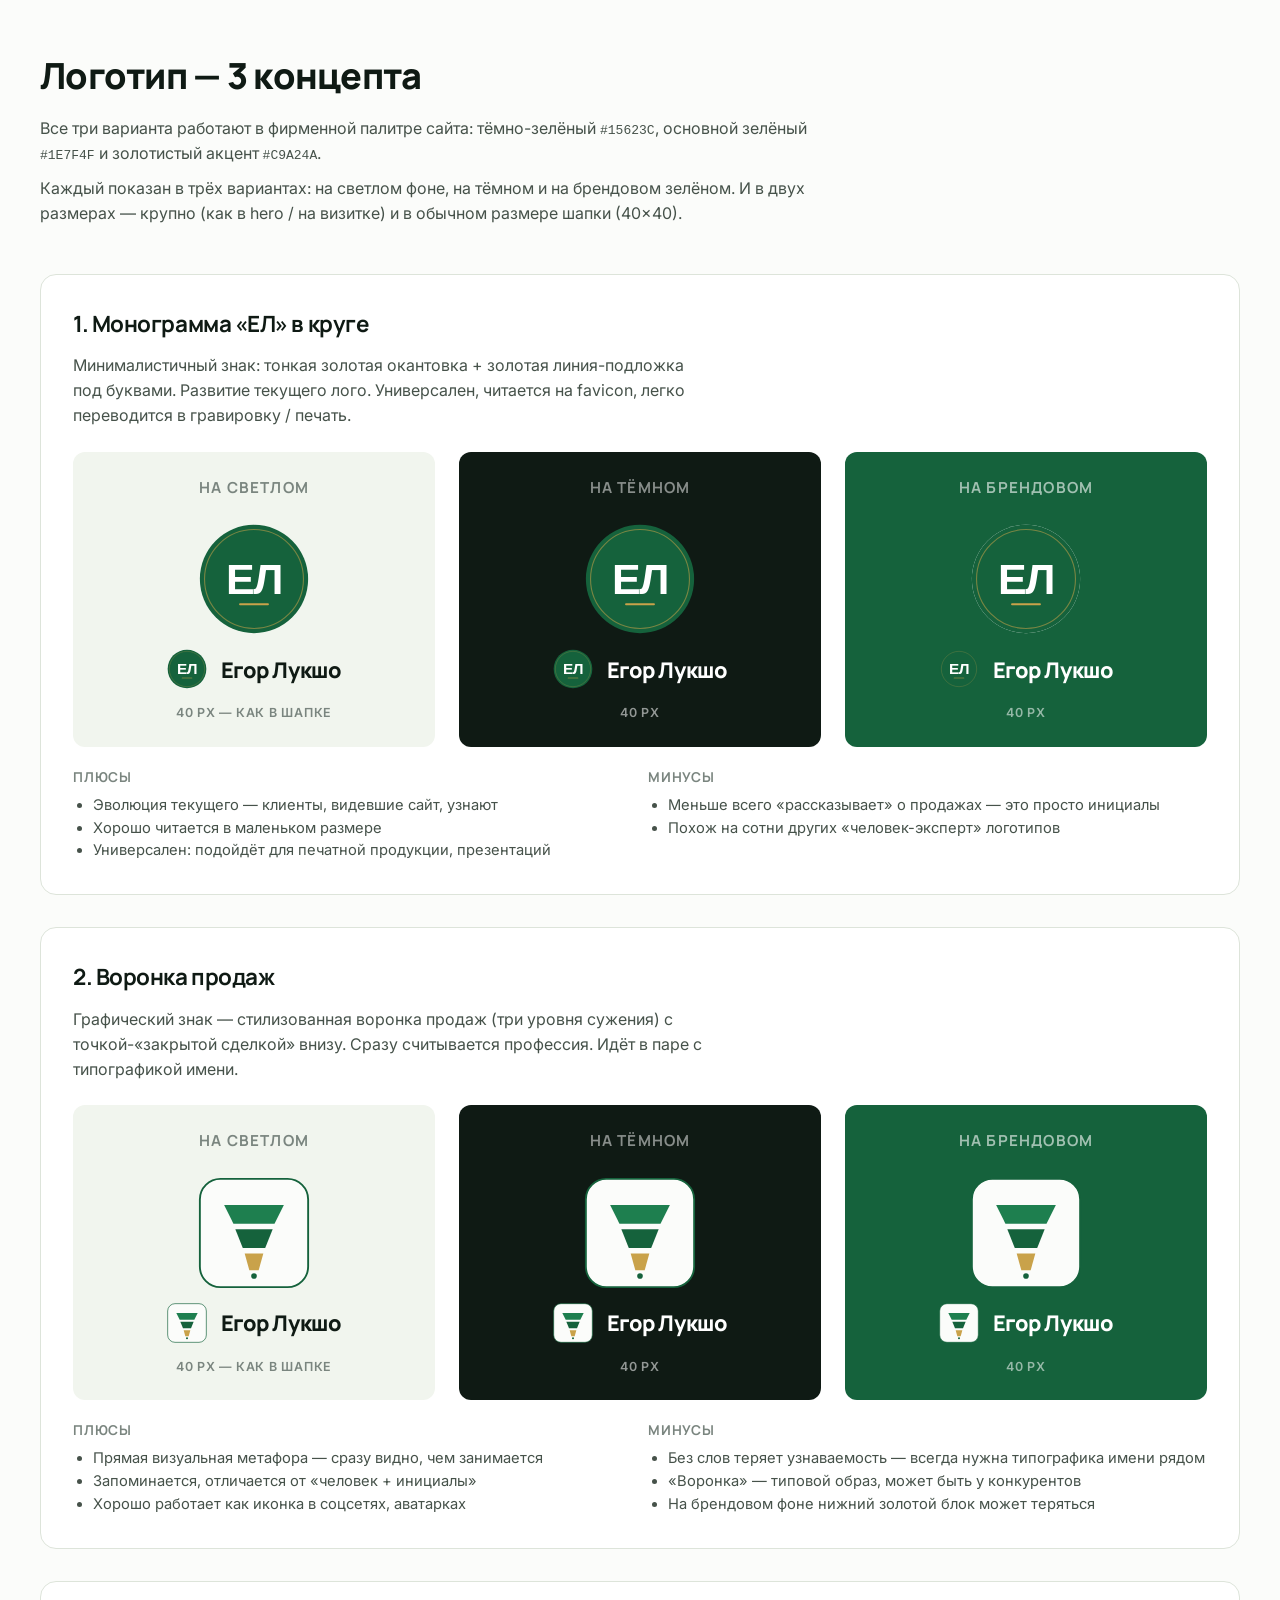
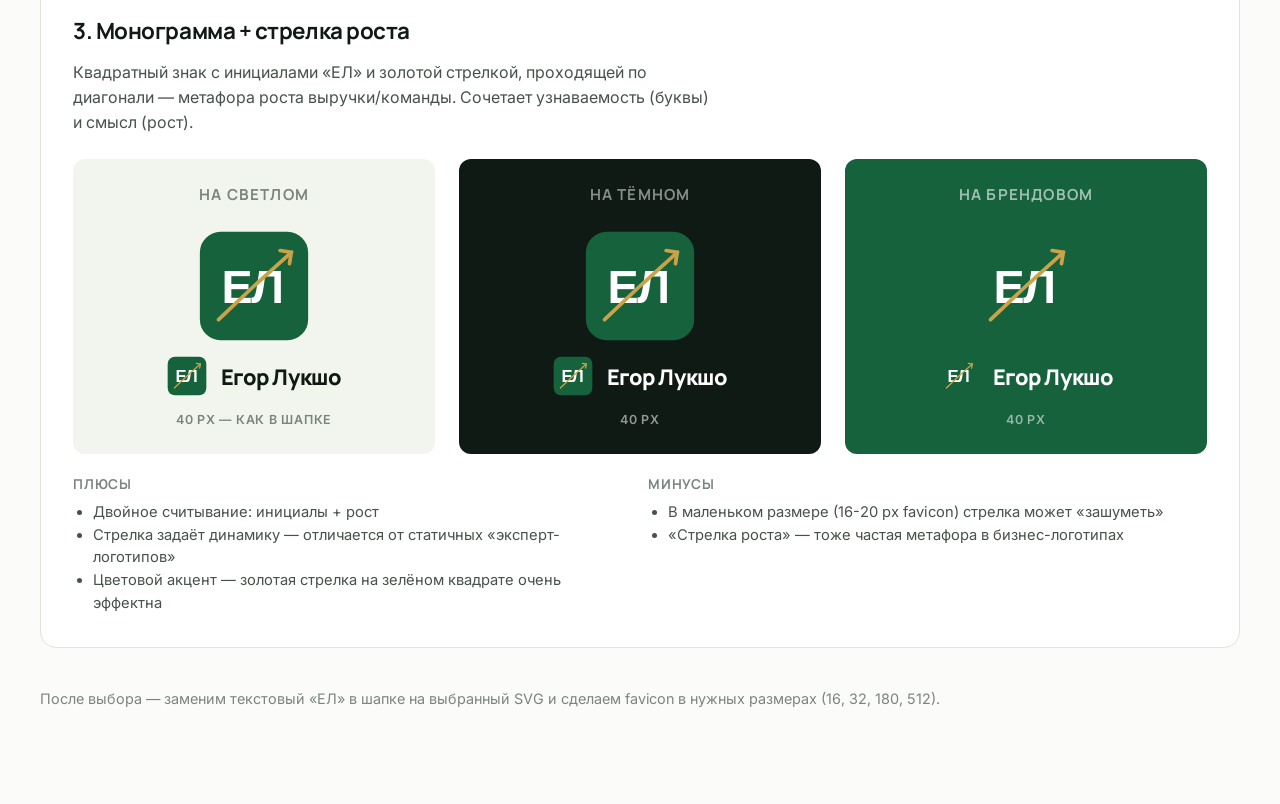
==== project/salesman/05-build/logo-concepts/index.html @ eacc1457 "salesman: logo-concepts/index.html для корректного GitHub Pages routing" ====
<!doctype html>
<html lang="ru">
<head>
<meta charset="utf-8">
<meta name="viewport" content="width=device-width,initial-scale=1">
<title>Логотип — концепты · Егор Лукшо</title>
<link rel="stylesheet" href="https://fonts.googleapis.com/css2?family=Inter:wght@400;500;600&family=Manrope:wght@600;700;800&display=swap">
<style>
  :root{
    --bg:#FBFCFA; --bg-alt:#F1F5EE; --ink:#0F1A14; --ink-soft:#46524A; --ink-mute:#7A857F;
    --line:#DDE4DA; --brand:#1E7F4F; --brand-deep:#15623C;
  }
  *{box-sizing:border-box}
  body{margin:0; background:var(--bg); color:var(--ink); font-family:"Inter",system-ui,sans-serif; line-height:1.55; padding:48px 24px 80px}
  h1,h2,h3{font-family:"Manrope","Inter",sans-serif; letter-spacing:-.02em; margin:0 0 12px}
  h1{font-size:2.25rem; font-weight:800}
  h2{font-size:1.4rem; font-weight:700; margin-top:0}
  h3{font-size:.95rem; font-weight:700; text-transform:uppercase; letter-spacing:.08em; color:var(--ink-mute); margin:0 0 10px}
  .wrap{max-width:1200px; margin:0 auto}
  .intro{max-width:780px; color:var(--ink-soft); margin-bottom:48px}
  .intro p{margin:0 0 10px}
  .concept{background:#fff; border:1px solid var(--line); border-radius:16px; padding:32px; margin-bottom:32px}
  .concept__head{display:flex; gap:24px; align-items:flex-start; flex-wrap:wrap; margin-bottom:24px}
  .concept__head > div:first-child{flex:1; min-width:280px}
  .concept__head p{margin:0; color:var(--ink-soft); max-width:640px}
  .specs{display:grid; grid-template-columns:repeat(3,1fr); gap:24px; margin-top:24px}
  .spec{background:var(--bg-alt); border-radius:12px; padding:24px; display:flex; flex-direction:column; align-items:center; gap:14px; text-align:center}
  .spec--dark{background:#0F1A14; color:#fff}
  .spec--dark h3{color:rgba(255,255,255,.5)}
  .spec--brand{background:var(--brand-deep); color:#fff}
  .spec--brand h3{color:rgba(255,255,255,.6)}
  .spec img{display:block}
  .with-wordmark{display:flex; align-items:center; gap:14px}
  .with-wordmark .name{font-family:"Manrope",sans-serif; font-weight:800; font-size:1.35rem; letter-spacing:-.02em}
  .spec--dark .name, .spec--brand .name{color:#fff}
  .scale{display:flex; align-items:flex-end; gap:18px; padding:14px 0}
  .label{font-size:.78rem; color:var(--ink-mute); text-transform:uppercase; letter-spacing:.06em; font-weight:600}
  .spec--dark .label, .spec--brand .label{color:rgba(255,255,255,.55)}
  .pros{display:grid; grid-template-columns:1fr 1fr; gap:16px; margin-top:20px}
  .pros ul{margin:0; padding-left:20px; color:var(--ink-soft); font-size:.92rem}
  .pros h4{margin:0 0 6px; font-size:.85rem; text-transform:uppercase; letter-spacing:.06em; color:var(--ink-mute); font-weight:700; font-family:"Manrope",sans-serif}
  @media (max-width:780px){
    .specs{grid-template-columns:1fr}
    .pros{grid-template-columns:1fr}
  }
</style>
</head>
<body>
<div class="wrap">
  <h1>Логотип — 3 концепта</h1>
  <div class="intro">
    <p>Все три варианта работают в фирменной палитре сайта: тёмно-зелёный <code>#15623C</code>, основной зелёный <code>#1E7F4F</code> и золотистый акцент <code>#C9A24A</code>.</p>
    <p>Каждый показан в трёх вариантах: на светлом фоне, на тёмном и на брендовом зелёном. И в двух размерах — крупно (как в hero / на визитке) и в обычном размере шапки (40×40).</p>
  </div>

  <!-- CONCEPT 1 -->
  <section class="concept">
    <div class="concept__head">
      <div>
        <h2>1. Монограмма «ЕЛ» в круге</h2>
        <p>Минималистичный знак: тонкая золотая окантовка + золотая линия-подложка под буквами. Развитие текущего лого. Универсален, читается на favicon, легко переводится в гравировку / печать.</p>
      </div>
    </div>
    <div class="specs">
      <div class="spec">
        <h3>На светлом</h3>
        <img src="logo-1-monogram.svg" width="112" height="112" alt="">
        <div class="with-wordmark">
          <img src="logo-1-monogram.svg" width="40" height="40" alt="">
          <span class="name">Егор Лукшо</span>
        </div>
        <span class="label">40 px — как в шапке</span>
      </div>
      <div class="spec spec--dark">
        <h3>На тёмном</h3>
        <img src="logo-1-monogram.svg" width="112" height="112" alt="">
        <div class="with-wordmark">
          <img src="logo-1-monogram.svg" width="40" height="40" alt="">
          <span class="name">Егор Лукшо</span>
        </div>
        <span class="label">40 px</span>
      </div>
      <div class="spec spec--brand">
        <h3>На брендовом</h3>
        <img src="logo-1-monogram.svg" width="112" height="112" alt="" style="filter:drop-shadow(0 0 0 #fff)">
        <div class="with-wordmark">
          <img src="logo-1-monogram.svg" width="40" height="40" alt="">
          <span class="name">Егор Лукшо</span>
        </div>
        <span class="label">40 px</span>
      </div>
    </div>
    <div class="pros">
      <div><h4>Плюсы</h4><ul>
        <li>Эволюция текущего — клиенты, видевшие сайт, узнают</li>
        <li>Хорошо читается в маленьком размере</li>
        <li>Универсален: подойдёт для печатной продукции, презентаций</li>
      </ul></div>
      <div><h4>Минусы</h4><ul>
        <li>Меньше всего «рассказывает» о продажах — это просто инициалы</li>
        <li>Похож на сотни других «человек-эксперт» логотипов</li>
      </ul></div>
    </div>
  </section>

  <!-- CONCEPT 2 -->
  <section class="concept">
    <div class="concept__head">
      <div>
        <h2>2. Воронка продаж</h2>
        <p>Графический знак — стилизованная воронка продаж (три уровня сужения) с точкой-«закрытой сделкой» внизу. Сразу считывается профессия. Идёт в паре с типографикой имени.</p>
      </div>
    </div>
    <div class="specs">
      <div class="spec">
        <h3>На светлом</h3>
        <img src="logo-2-funnel.svg" width="112" height="112" alt="">
        <div class="with-wordmark">
          <img src="logo-2-funnel.svg" width="40" height="40" alt="">
          <span class="name">Егор Лукшо</span>
        </div>
        <span class="label">40 px — как в шапке</span>
      </div>
      <div class="spec spec--dark">
        <h3>На тёмном</h3>
        <img src="logo-2-funnel.svg" width="112" height="112" alt="">
        <div class="with-wordmark">
          <img src="logo-2-funnel.svg" width="40" height="40" alt="">
          <span class="name">Егор Лукшо</span>
        </div>
        <span class="label">40 px</span>
      </div>
      <div class="spec spec--brand">
        <h3>На брендовом</h3>
        <img src="logo-2-funnel.svg" width="112" height="112" alt="">
        <div class="with-wordmark">
          <img src="logo-2-funnel.svg" width="40" height="40" alt="">
          <span class="name">Егор Лукшо</span>
        </div>
        <span class="label">40 px</span>
      </div>
    </div>
    <div class="pros">
      <div><h4>Плюсы</h4><ul>
        <li>Прямая визуальная метафора — сразу видно, чем занимается</li>
        <li>Запоминается, отличается от «человек + инициалы»</li>
        <li>Хорошо работает как иконка в соцсетях, аватарках</li>
      </ul></div>
      <div><h4>Минусы</h4><ul>
        <li>Без слов теряет узнаваемость — всегда нужна типографика имени рядом</li>
        <li>«Воронка» — типовой образ, может быть у конкурентов</li>
        <li>На брендовом фоне нижний золотой блок может теряться</li>
      </ul></div>
    </div>
  </section>

  <!-- CONCEPT 3 -->
  <section class="concept">
    <div class="concept__head">
      <div>
        <h2>3. Монограмма + стрелка роста</h2>
        <p>Квадратный знак с инициалами «ЕЛ» и золотой стрелкой, проходящей по диагонали — метафора роста выручки/команды. Сочетает узнаваемость (буквы) и смысл (рост).</p>
      </div>
    </div>
    <div class="specs">
      <div class="spec">
        <h3>На светлом</h3>
        <img src="logo-3-arrow.svg" width="112" height="112" alt="">
        <div class="with-wordmark">
          <img src="logo-3-arrow.svg" width="40" height="40" alt="">
          <span class="name">Егор Лукшо</span>
        </div>
        <span class="label">40 px — как в шапке</span>
      </div>
      <div class="spec spec--dark">
        <h3>На тёмном</h3>
        <img src="logo-3-arrow.svg" width="112" height="112" alt="">
        <div class="with-wordmark">
          <img src="logo-3-arrow.svg" width="40" height="40" alt="">
          <span class="name">Егор Лукшо</span>
        </div>
        <span class="label">40 px</span>
      </div>
      <div class="spec spec--brand">
        <h3>На брендовом</h3>
        <img src="logo-3-arrow.svg" width="112" height="112" alt="">
        <div class="with-wordmark">
          <img src="logo-3-arrow.svg" width="40" height="40" alt="">
          <span class="name">Егор Лукшо</span>
        </div>
        <span class="label">40 px</span>
      </div>
    </div>
    <div class="pros">
      <div><h4>Плюсы</h4><ul>
        <li>Двойное считывание: инициалы + рост</li>
        <li>Стрелка задаёт динамику — отличается от статичных «эксперт-логотипов»</li>
        <li>Цветовой акцент — золотая стрелка на зелёном квадрате очень эффектна</li>
      </ul></div>
      <div><h4>Минусы</h4><ul>
        <li>В маленьком размере (16-20 px favicon) стрелка может «зашуметь»</li>
        <li>«Стрелка роста» — тоже частая метафора в бизнес-логотипах</li>
      </ul></div>
    </div>
  </section>

  <p style="color:var(--ink-mute); font-size:.9rem; margin-top:40px">
    После выбора — заменим текстовый «ЕЛ» в шапке на выбранный SVG и сделаем favicon в нужных размерах (16, 32, 180, 512).
  </p>
</div>
</body>
</html>
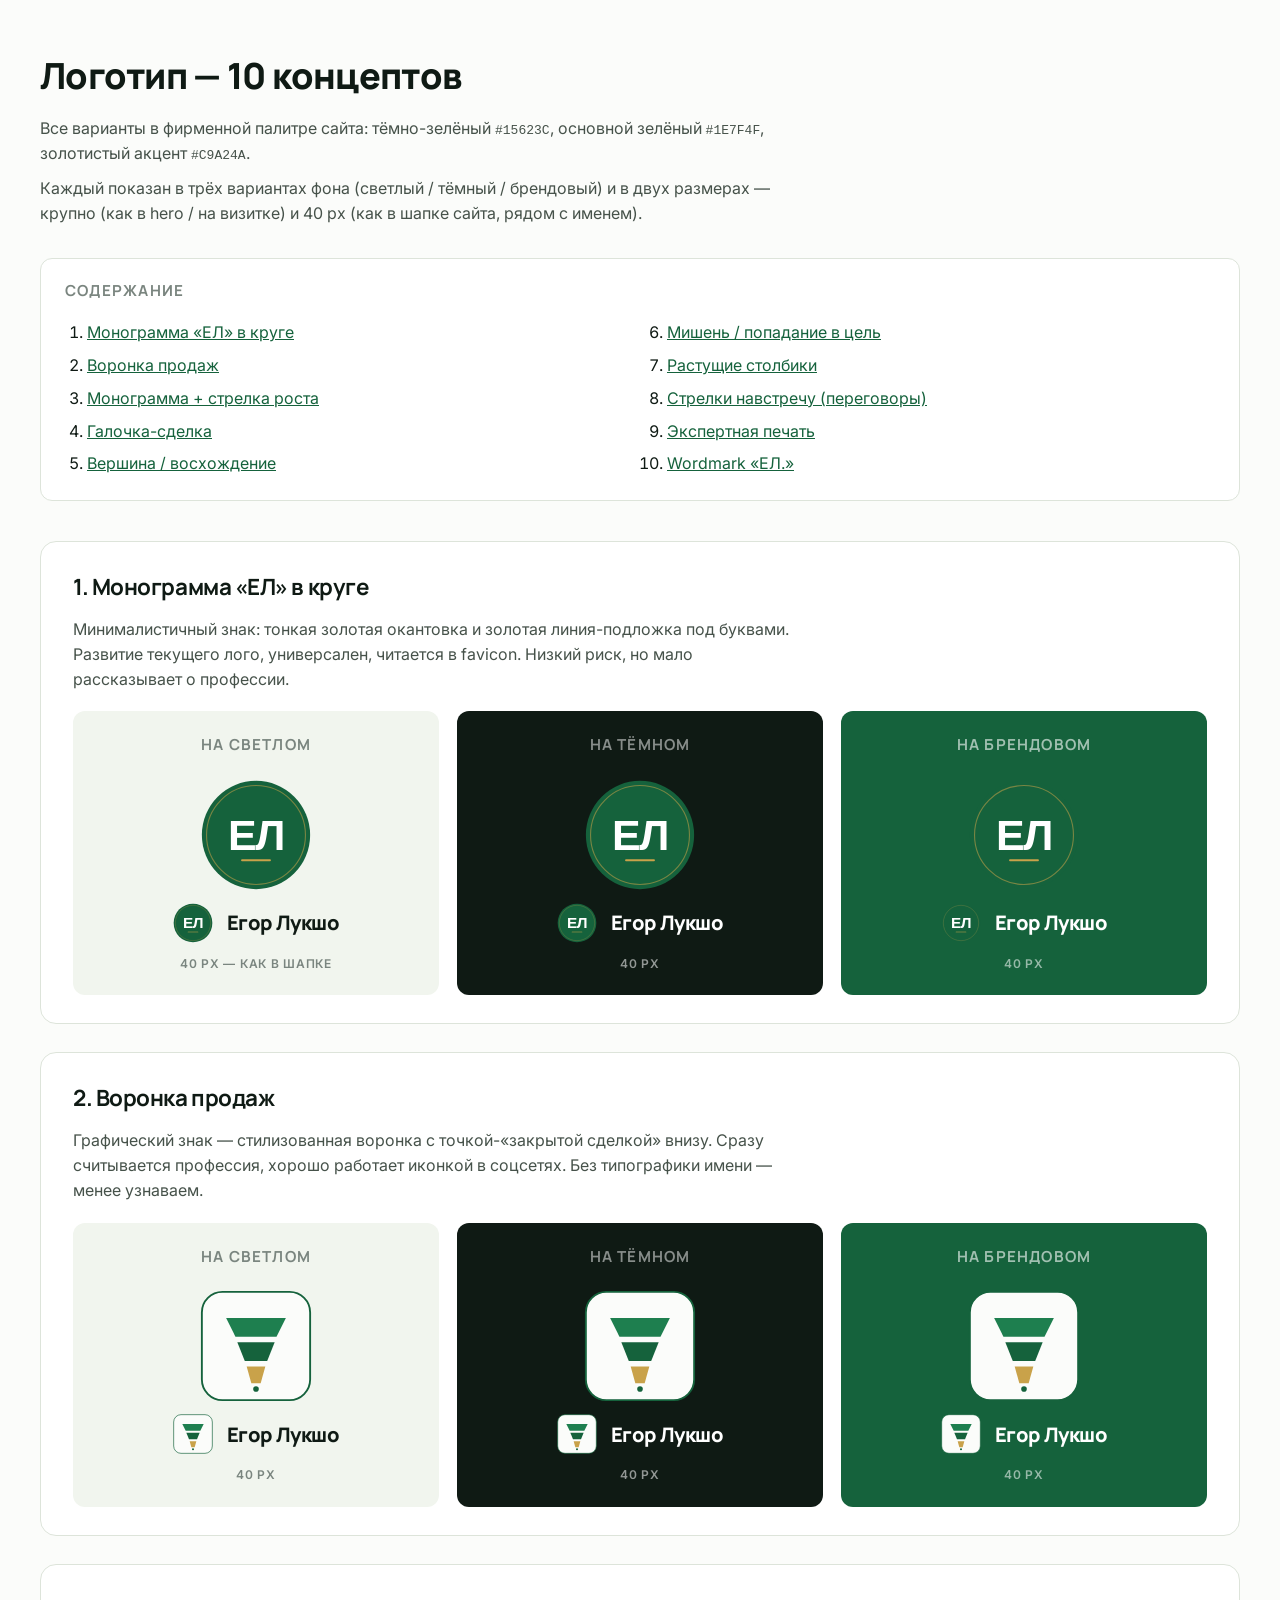
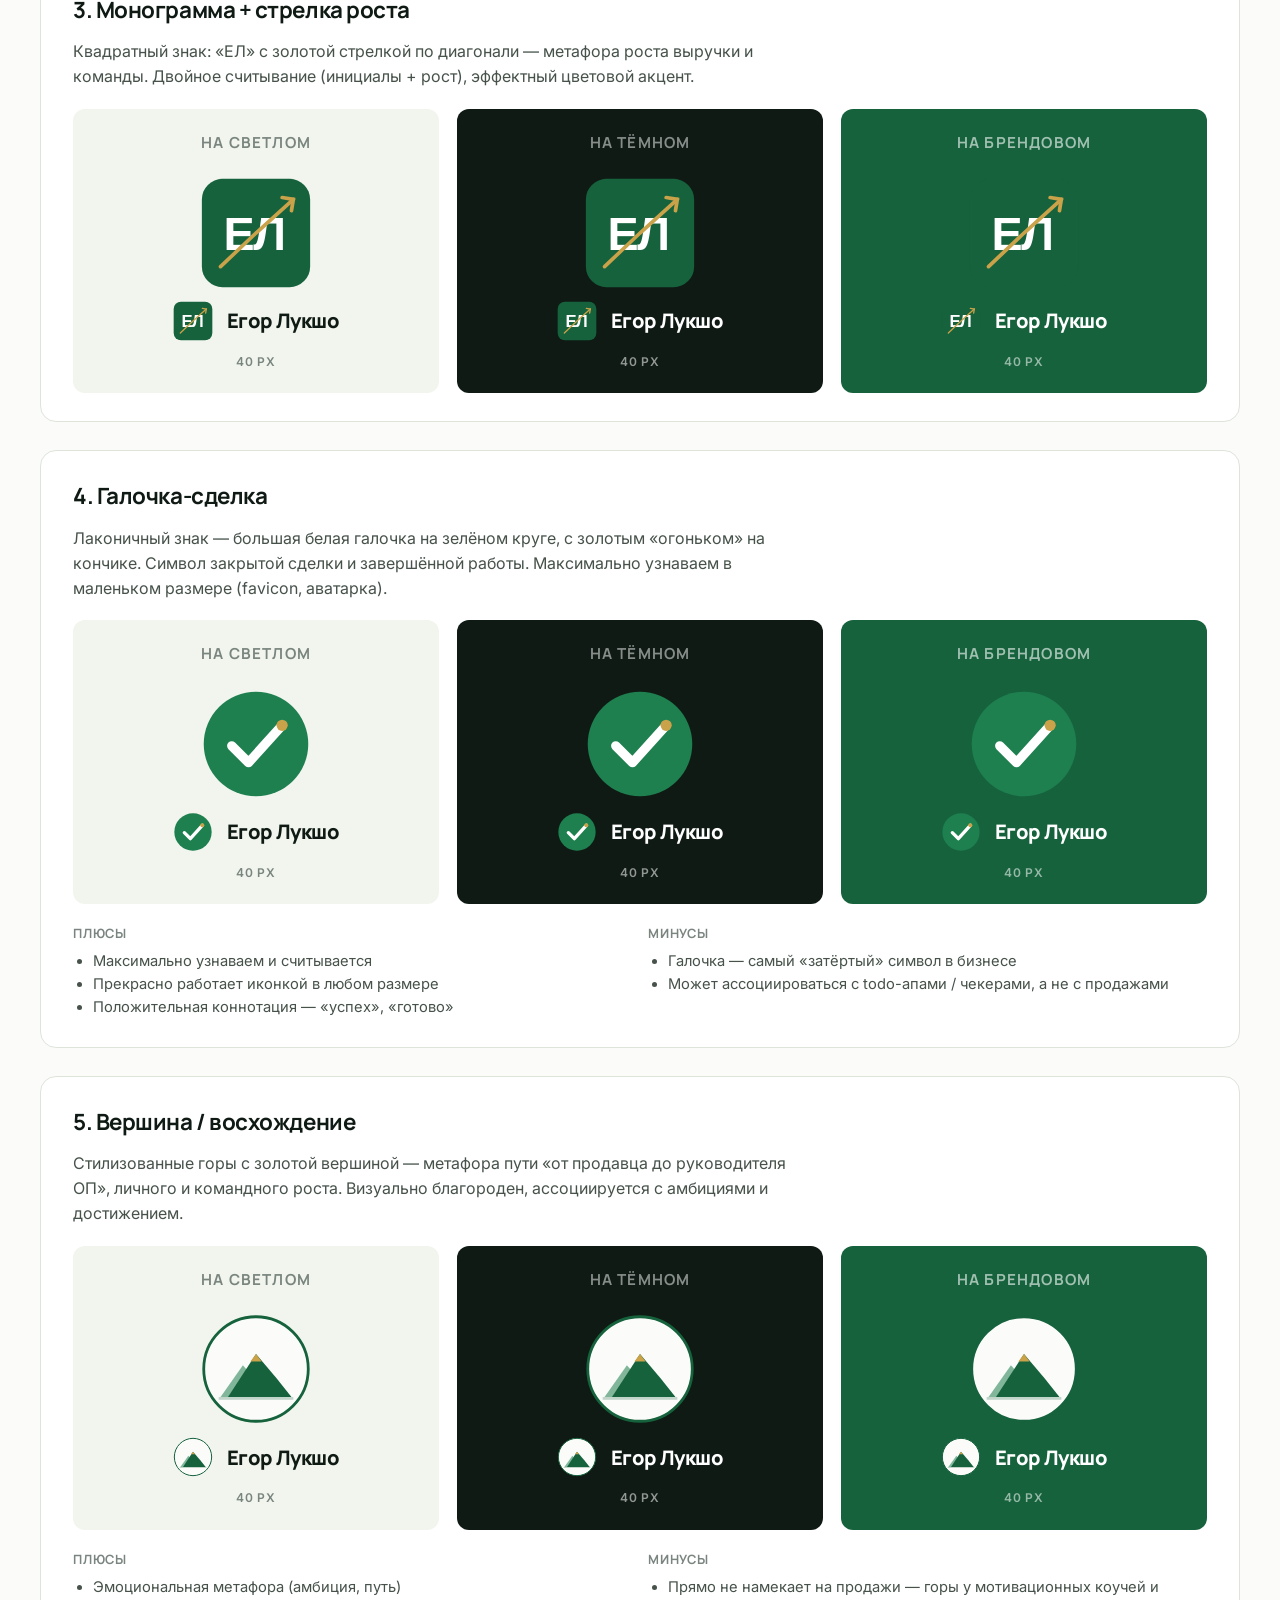
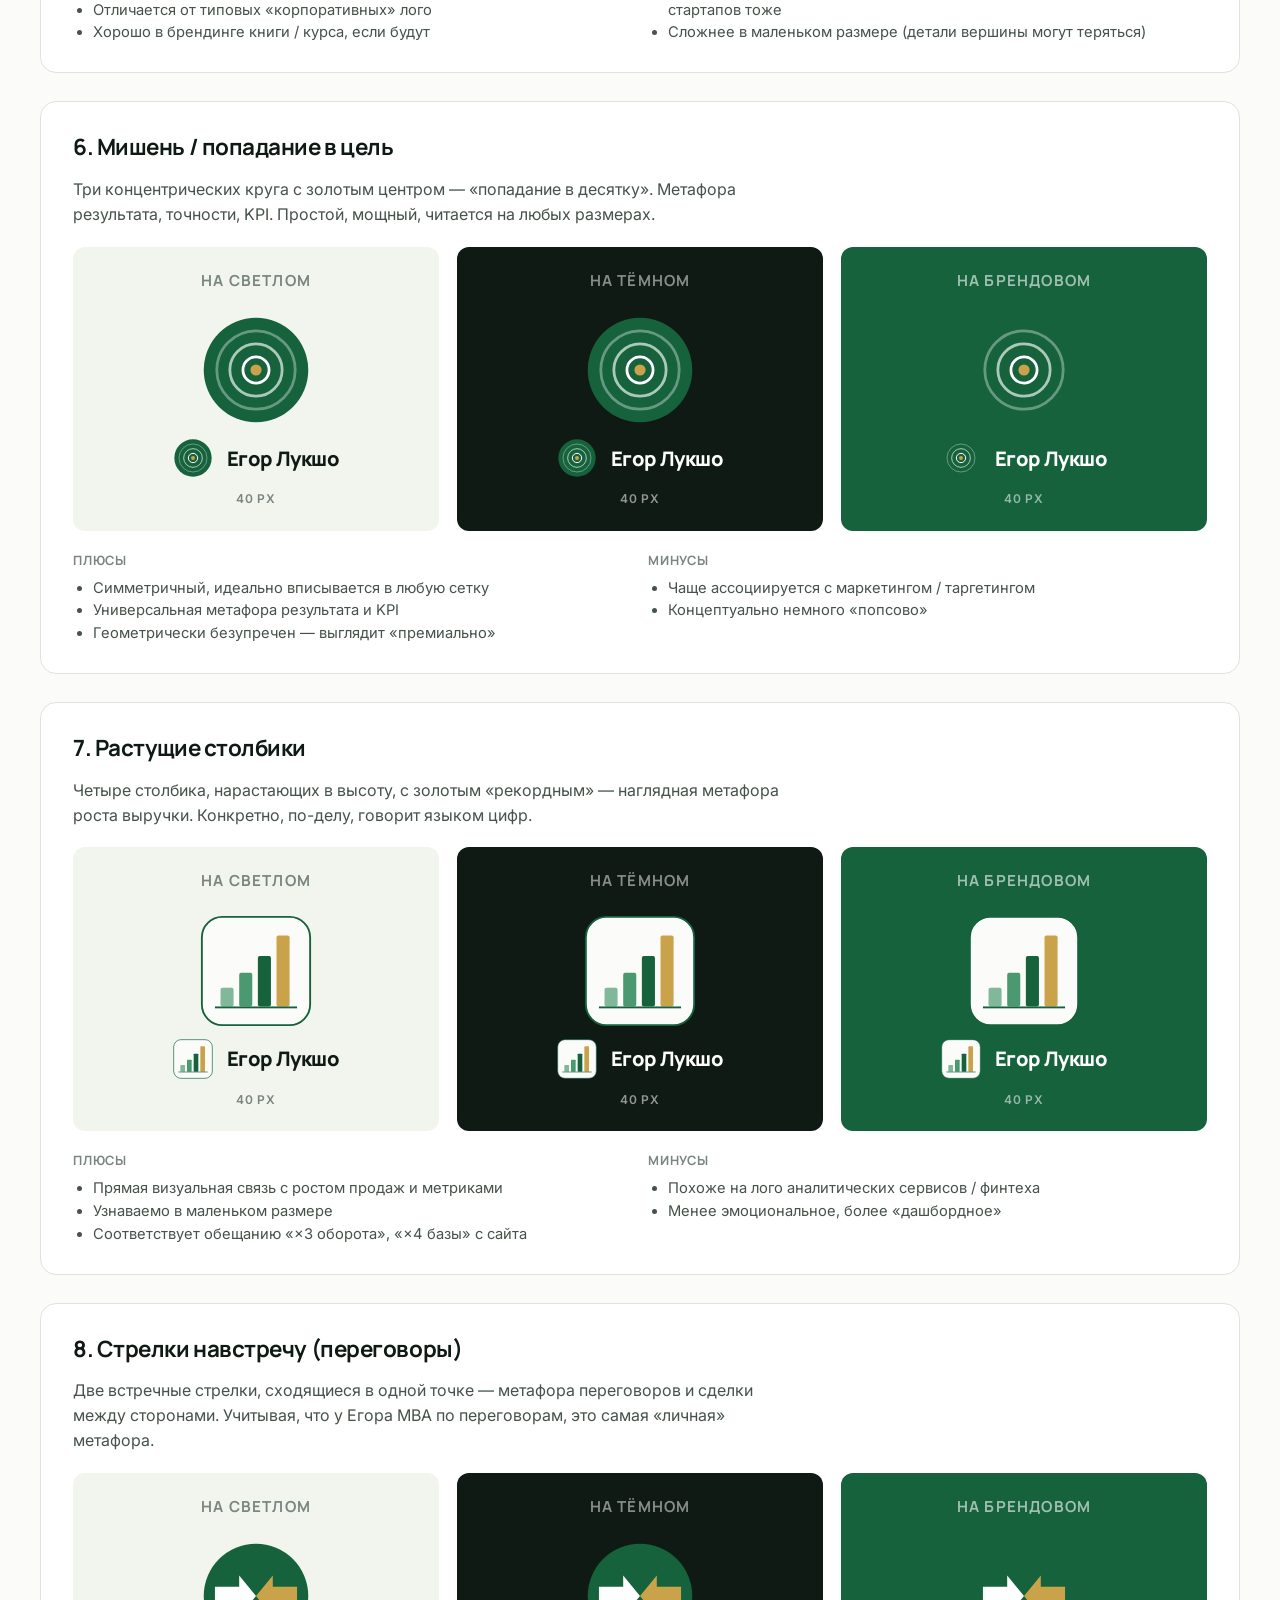
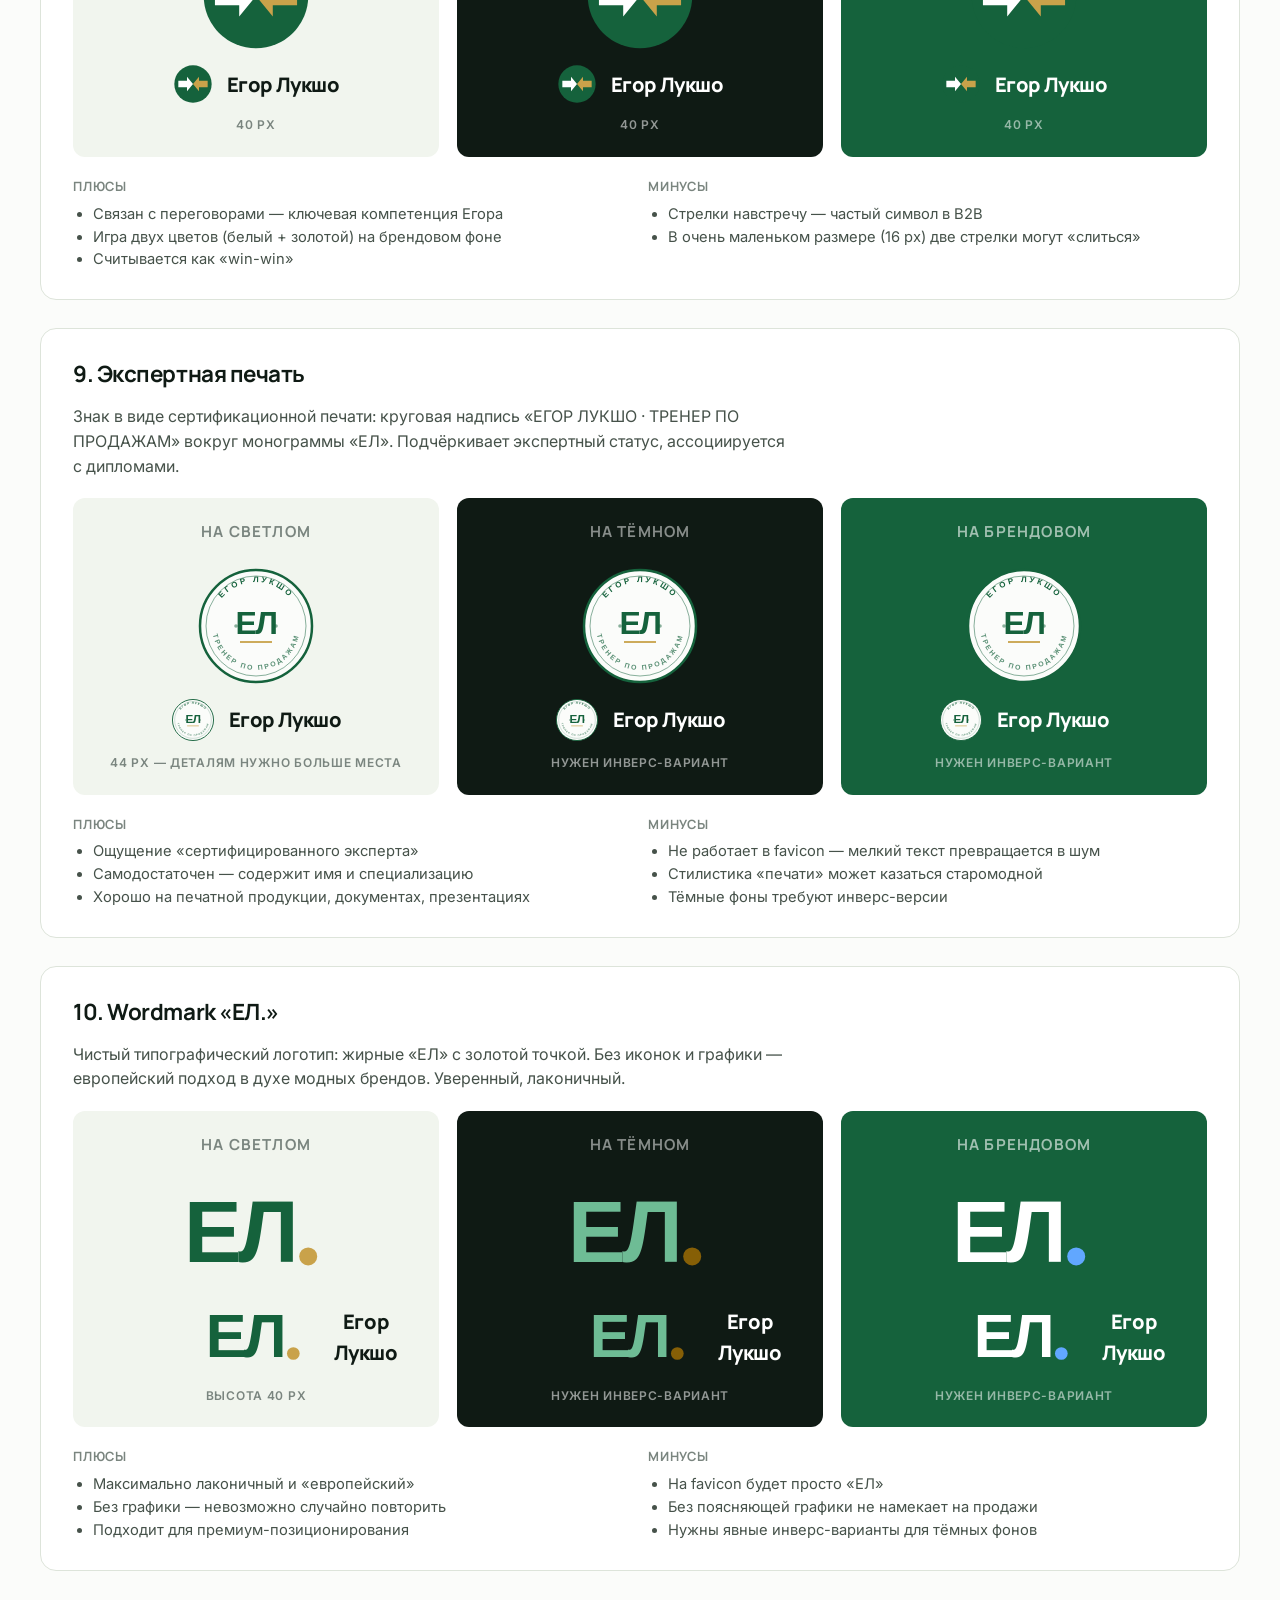
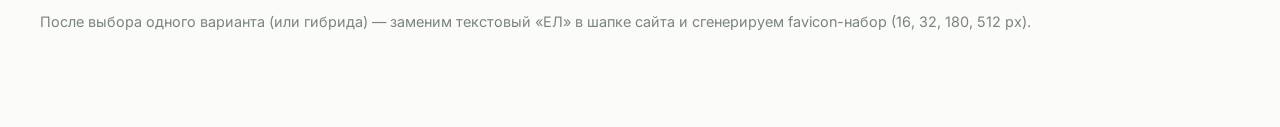
==== commit af2fcbea: "salesman: +7 концептов логотипа (галочка, гора, мишень, бары, стрелки, печать, wordmark)" ====
--- a/project/salesman/05-build/logo-concepts/index.html
+++ b/project/salesman/05-build/logo-concepts/index.html
@@ -3,12 +3,12 @@
 <head>
 <meta charset="utf-8">
 <meta name="viewport" content="width=device-width,initial-scale=1">
-<title>Логотип — концепты · Егор Лукшо</title>
+<title>Логотип — 10 концептов · Егор Лукшо</title>
 <link rel="stylesheet" href="https://fonts.googleapis.com/css2?family=Inter:wght@400;500;600&family=Manrope:wght@600;700;800&display=swap">
 <style>
   :root{
     --bg:#FBFCFA; --bg-alt:#F1F5EE; --ink:#0F1A14; --ink-soft:#46524A; --ink-mute:#7A857F;
-    --line:#DDE4DA; --brand:#1E7F4F; --brand-deep:#15623C;
+    --line:#DDE4DA; --brand:#1E7F4F; --brand-deep:#15623C; --accent:#C9A24A;
   }
   *{box-sizing:border-box}
   body{margin:0; background:var(--bg); color:var(--ink); font-family:"Inter",system-ui,sans-serif; line-height:1.55; padding:48px 24px 80px}
@@ -16,196 +16,225 @@
   h1{font-size:2.25rem; font-weight:800}
   h2{font-size:1.4rem; font-weight:700; margin-top:0}
   h3{font-size:.95rem; font-weight:700; text-transform:uppercase; letter-spacing:.08em; color:var(--ink-mute); margin:0 0 10px}
+  a{color:var(--brand-deep)}
   .wrap{max-width:1200px; margin:0 auto}
-  .intro{max-width:780px; color:var(--ink-soft); margin-bottom:48px}
+  .intro{max-width:780px; color:var(--ink-soft); margin-bottom:32px}
   .intro p{margin:0 0 10px}
-  .concept{background:#fff; border:1px solid var(--line); border-radius:16px; padding:32px; margin-bottom:32px}
-  .concept__head{display:flex; gap:24px; align-items:flex-start; flex-wrap:wrap; margin-bottom:24px}
-  .concept__head > div:first-child{flex:1; min-width:280px}
-  .concept__head p{margin:0; color:var(--ink-soft); max-width:640px}
-  .specs{display:grid; grid-template-columns:repeat(3,1fr); gap:24px; margin-top:24px}
-  .spec{background:var(--bg-alt); border-radius:12px; padding:24px; display:flex; flex-direction:column; align-items:center; gap:14px; text-align:center}
+  .toc{background:#fff; border:1px solid var(--line); border-radius:12px; padding:20px 24px; margin-bottom:40px}
+  .toc h3{margin-bottom:14px}
+  .toc ol{margin:0; padding-left:22px; columns:2; column-gap:32px}
+  @media (max-width:600px){.toc ol{columns:1}}
+  .toc li{padding:4px 0; break-inside:avoid}
+  .concept{background:#fff; border:1px solid var(--line); border-radius:16px; padding:28px 32px; margin-bottom:28px; scroll-margin-top:24px}
+  .concept__head{margin-bottom:20px}
+  .concept__head p{margin:0; color:var(--ink-soft); max-width:720px}
+  .specs{display:grid; grid-template-columns:repeat(3,1fr); gap:18px; margin-top:18px}
+  .spec{background:var(--bg-alt); border-radius:12px; padding:22px 18px; display:flex; flex-direction:column; align-items:center; gap:12px; text-align:center}
   .spec--dark{background:#0F1A14; color:#fff}
   .spec--dark h3{color:rgba(255,255,255,.5)}
   .spec--brand{background:var(--brand-deep); color:#fff}
   .spec--brand h3{color:rgba(255,255,255,.6)}
-  .spec img{display:block}
+  .spec img{display:block; max-width:100%; height:auto}
   .with-wordmark{display:flex; align-items:center; gap:14px}
-  .with-wordmark .name{font-family:"Manrope",sans-serif; font-weight:800; font-size:1.35rem; letter-spacing:-.02em}
+  .with-wordmark .name{font-family:"Manrope",sans-serif; font-weight:800; font-size:1.25rem; letter-spacing:-.02em}
   .spec--dark .name, .spec--brand .name{color:#fff}
-  .scale{display:flex; align-items:flex-end; gap:18px; padding:14px 0}
-  .label{font-size:.78rem; color:var(--ink-mute); text-transform:uppercase; letter-spacing:.06em; font-weight:600}
+  .label{font-size:.75rem; color:var(--ink-mute); text-transform:uppercase; letter-spacing:.06em; font-weight:600}
   .spec--dark .label, .spec--brand .label{color:rgba(255,255,255,.55)}
   .pros{display:grid; grid-template-columns:1fr 1fr; gap:16px; margin-top:20px}
   .pros ul{margin:0; padding-left:20px; color:var(--ink-soft); font-size:.92rem}
-  .pros h4{margin:0 0 6px; font-size:.85rem; text-transform:uppercase; letter-spacing:.06em; color:var(--ink-mute); font-weight:700; font-family:"Manrope",sans-serif}
+  .pros h4{margin:0 0 6px; font-size:.8rem; text-transform:uppercase; letter-spacing:.06em; color:var(--ink-mute); font-weight:700; font-family:"Manrope",sans-serif}
   @media (max-width:780px){
     .specs{grid-template-columns:1fr}
     .pros{grid-template-columns:1fr}
+    body{padding:32px 14px 64px}
+    .concept{padding:24px 20px}
   }
 </style>
 </head>
 <body>
 <div class="wrap">
-  <h1>Логотип — 3 концепта</h1>
+  <h1>Логотип — 10 концептов</h1>
   <div class="intro">
-    <p>Все три варианта работают в фирменной палитре сайта: тёмно-зелёный <code>#15623C</code>, основной зелёный <code>#1E7F4F</code> и золотистый акцент <code>#C9A24A</code>.</p>
-    <p>Каждый показан в трёх вариантах: на светлом фоне, на тёмном и на брендовом зелёном. И в двух размерах — крупно (как в hero / на визитке) и в обычном размере шапки (40×40).</p>
+    <p>Все варианты в фирменной палитре сайта: тёмно-зелёный <code>#15623C</code>, основной зелёный <code>#1E7F4F</code>, золотистый акцент <code>#C9A24A</code>.</p>
+    <p>Каждый показан в трёх вариантах фона (светлый / тёмный / брендовый) и в двух размерах — крупно (как в hero / на визитке) и 40 px (как в шапке сайта, рядом с именем).</p>
   </div>
 
-  <!-- CONCEPT 1 -->
-  <section class="concept">
-    <div class="concept__head">
-      <div>
-        <h2>1. Монограмма «ЕЛ» в круге</h2>
-        <p>Минималистичный знак: тонкая золотая окантовка + золотая линия-подложка под буквами. Развитие текущего лого. Универсален, читается на favicon, легко переводится в гравировку / печать.</p>
-      </div>
-    </div>
-    <div class="specs">
-      <div class="spec">
-        <h3>На светлом</h3>
-        <img src="logo-1-monogram.svg" width="112" height="112" alt="">
-        <div class="with-wordmark">
-          <img src="logo-1-monogram.svg" width="40" height="40" alt="">
-          <span class="name">Егор Лукшо</span>
-        </div>
-        <span class="label">40 px — как в шапке</span>
-      </div>
-      <div class="spec spec--dark">
-        <h3>На тёмном</h3>
-        <img src="logo-1-monogram.svg" width="112" height="112" alt="">
-        <div class="with-wordmark">
-          <img src="logo-1-monogram.svg" width="40" height="40" alt="">
-          <span class="name">Егор Лукшо</span>
-        </div>
-        <span class="label">40 px</span>
-      </div>
-      <div class="spec spec--brand">
-        <h3>На брендовом</h3>
-        <img src="logo-1-monogram.svg" width="112" height="112" alt="" style="filter:drop-shadow(0 0 0 #fff)">
-        <div class="with-wordmark">
-          <img src="logo-1-monogram.svg" width="40" height="40" alt="">
-          <span class="name">Егор Лукшо</span>
-        </div>
-        <span class="label">40 px</span>
-      </div>
-    </div>
-    <div class="pros">
-      <div><h4>Плюсы</h4><ul>
-        <li>Эволюция текущего — клиенты, видевшие сайт, узнают</li>
-        <li>Хорошо читается в маленьком размере</li>
-        <li>Универсален: подойдёт для печатной продукции, презентаций</li>
-      </ul></div>
-      <div><h4>Минусы</h4><ul>
-        <li>Меньше всего «рассказывает» о продажах — это просто инициалы</li>
-        <li>Похож на сотни других «человек-эксперт» логотипов</li>
-      </ul></div>
-    </div>
-  </section>
-
-  <!-- CONCEPT 2 -->
-  <section class="concept">
-    <div class="concept__head">
-      <div>
-        <h2>2. Воронка продаж</h2>
-        <p>Графический знак — стилизованная воронка продаж (три уровня сужения) с точкой-«закрытой сделкой» внизу. Сразу считывается профессия. Идёт в паре с типографикой имени.</p>
-      </div>
-    </div>
-    <div class="specs">
-      <div class="spec">
-        <h3>На светлом</h3>
-        <img src="logo-2-funnel.svg" width="112" height="112" alt="">
-        <div class="with-wordmark">
-          <img src="logo-2-funnel.svg" width="40" height="40" alt="">
-          <span class="name">Егор Лукшо</span>
-        </div>
-        <span class="label">40 px — как в шапке</span>
-      </div>
-      <div class="spec spec--dark">
-        <h3>На тёмном</h3>
-        <img src="logo-2-funnel.svg" width="112" height="112" alt="">
-        <div class="with-wordmark">
-          <img src="logo-2-funnel.svg" width="40" height="40" alt="">
-          <span class="name">Егор Лукшо</span>
-        </div>
-        <span class="label">40 px</span>
-      </div>
-      <div class="spec spec--brand">
-        <h3>На брендовом</h3>
-        <img src="logo-2-funnel.svg" width="112" height="112" alt="">
-        <div class="with-wordmark">
-          <img src="logo-2-funnel.svg" width="40" height="40" alt="">
-          <span class="name">Егор Лукшо</span>
-        </div>
-        <span class="label">40 px</span>
-      </div>
-    </div>
-    <div class="pros">
-      <div><h4>Плюсы</h4><ul>
-        <li>Прямая визуальная метафора — сразу видно, чем занимается</li>
-        <li>Запоминается, отличается от «человек + инициалы»</li>
-        <li>Хорошо работает как иконка в соцсетях, аватарках</li>
-      </ul></div>
-      <div><h4>Минусы</h4><ul>
-        <li>Без слов теряет узнаваемость — всегда нужна типографика имени рядом</li>
-        <li>«Воронка» — типовой образ, может быть у конкурентов</li>
-        <li>На брендовом фоне нижний золотой блок может теряться</li>
-      </ul></div>
-    </div>
-  </section>
-
-  <!-- CONCEPT 3 -->
-  <section class="concept">
-    <div class="concept__head">
-      <div>
-        <h2>3. Монограмма + стрелка роста</h2>
-        <p>Квадратный знак с инициалами «ЕЛ» и золотой стрелкой, проходящей по диагонали — метафора роста выручки/команды. Сочетает узнаваемость (буквы) и смысл (рост).</p>
-      </div>
-    </div>
-    <div class="specs">
-      <div class="spec">
-        <h3>На светлом</h3>
-        <img src="logo-3-arrow.svg" width="112" height="112" alt="">
-        <div class="with-wordmark">
-          <img src="logo-3-arrow.svg" width="40" height="40" alt="">
-          <span class="name">Егор Лукшо</span>
-        </div>
-        <span class="label">40 px — как в шапке</span>
-      </div>
-      <div class="spec spec--dark">
-        <h3>На тёмном</h3>
-        <img src="logo-3-arrow.svg" width="112" height="112" alt="">
-        <div class="with-wordmark">
-          <img src="logo-3-arrow.svg" width="40" height="40" alt="">
-          <span class="name">Егор Лукшо</span>
-        </div>
-        <span class="label">40 px</span>
-      </div>
-      <div class="spec spec--brand">
-        <h3>На брендовом</h3>
-        <img src="logo-3-arrow.svg" width="112" height="112" alt="">
-        <div class="with-wordmark">
-          <img src="logo-3-arrow.svg" width="40" height="40" alt="">
-          <span class="name">Егор Лукшо</span>
-        </div>
-        <span class="label">40 px</span>
-      </div>
-    </div>
-    <div class="pros">
-      <div><h4>Плюсы</h4><ul>
-        <li>Двойное считывание: инициалы + рост</li>
-        <li>Стрелка задаёт динамику — отличается от статичных «эксперт-логотипов»</li>
-        <li>Цветовой акцент — золотая стрелка на зелёном квадрате очень эффектна</li>
-      </ul></div>
-      <div><h4>Минусы</h4><ul>
-        <li>В маленьком размере (16-20 px favicon) стрелка может «зашуметь»</li>
-        <li>«Стрелка роста» — тоже частая метафора в бизнес-логотипах</li>
-      </ul></div>
+  <nav class="toc">
+    <h3>Содержание</h3>
+    <ol>
+      <li><a href="#c1">Монограмма «ЕЛ» в круге</a></li>
+      <li><a href="#c2">Воронка продаж</a></li>
+      <li><a href="#c3">Монограмма + стрелка роста</a></li>
+      <li><a href="#c4">Галочка-сделка</a></li>
+      <li><a href="#c5">Вершина / восхождение</a></li>
+      <li><a href="#c6">Мишень / попадание в цель</a></li>
+      <li><a href="#c7">Растущие столбики</a></li>
+      <li><a href="#c8">Стрелки навстречу (переговоры)</a></li>
+      <li><a href="#c9">Экспертная печать</a></li>
+      <li><a href="#c10">Wordmark «ЕЛ.»</a></li>
+    </ol>
+  </nav>
+
+  <!-- 1 -->
+  <section class="concept" id="c1">
+    <div class="concept__head">
+      <h2>1. Монограмма «ЕЛ» в круге</h2>
+      <p>Минималистичный знак: тонкая золотая окантовка и золотая линия-подложка под буквами. Развитие текущего лого, универсален, читается в favicon. Низкий риск, но мало рассказывает о профессии.</p>
+    </div>
+    <div class="specs">
+      <div class="spec"><h3>На светлом</h3><img src="logo-1-monogram.svg" width="112" height="112" alt=""><div class="with-wordmark"><img src="logo-1-monogram.svg" width="40" height="40" alt=""><span class="name">Егор Лукшо</span></div><span class="label">40 px — как в шапке</span></div>
+      <div class="spec spec--dark"><h3>На тёмном</h3><img src="logo-1-monogram.svg" width="112" height="112" alt=""><div class="with-wordmark"><img src="logo-1-monogram.svg" width="40" height="40" alt=""><span class="name">Егор Лукшо</span></div><span class="label">40 px</span></div>
+      <div class="spec spec--brand"><h3>На брендовом</h3><img src="logo-1-monogram.svg" width="112" height="112" alt=""><div class="with-wordmark"><img src="logo-1-monogram.svg" width="40" height="40" alt=""><span class="name">Егор Лукшо</span></div><span class="label">40 px</span></div>
+    </div>
+  </section>
+
+  <!-- 2 -->
+  <section class="concept" id="c2">
+    <div class="concept__head">
+      <h2>2. Воронка продаж</h2>
+      <p>Графический знак — стилизованная воронка с точкой-«закрытой сделкой» внизу. Сразу считывается профессия, хорошо работает иконкой в соцсетях. Без типографики имени — менее узнаваем.</p>
+    </div>
+    <div class="specs">
+      <div class="spec"><h3>На светлом</h3><img src="logo-2-funnel.svg" width="112" height="112" alt=""><div class="with-wordmark"><img src="logo-2-funnel.svg" width="40" height="40" alt=""><span class="name">Егор Лукшо</span></div><span class="label">40 px</span></div>
+      <div class="spec spec--dark"><h3>На тёмном</h3><img src="logo-2-funnel.svg" width="112" height="112" alt=""><div class="with-wordmark"><img src="logo-2-funnel.svg" width="40" height="40" alt=""><span class="name">Егор Лукшо</span></div><span class="label">40 px</span></div>
+      <div class="spec spec--brand"><h3>На брендовом</h3><img src="logo-2-funnel.svg" width="112" height="112" alt=""><div class="with-wordmark"><img src="logo-2-funnel.svg" width="40" height="40" alt=""><span class="name">Егор Лукшо</span></div><span class="label">40 px</span></div>
+    </div>
+  </section>
+
+  <!-- 3 -->
+  <section class="concept" id="c3">
+    <div class="concept__head">
+      <h2>3. Монограмма + стрелка роста</h2>
+      <p>Квадратный знак: «ЕЛ» с золотой стрелкой по диагонали — метафора роста выручки и команды. Двойное считывание (инициалы + рост), эффектный цветовой акцент.</p>
+    </div>
+    <div class="specs">
+      <div class="spec"><h3>На светлом</h3><img src="logo-3-arrow.svg" width="112" height="112" alt=""><div class="with-wordmark"><img src="logo-3-arrow.svg" width="40" height="40" alt=""><span class="name">Егор Лукшо</span></div><span class="label">40 px</span></div>
+      <div class="spec spec--dark"><h3>На тёмном</h3><img src="logo-3-arrow.svg" width="112" height="112" alt=""><div class="with-wordmark"><img src="logo-3-arrow.svg" width="40" height="40" alt=""><span class="name">Егор Лукшо</span></div><span class="label">40 px</span></div>
+      <div class="spec spec--brand"><h3>На брендовом</h3><img src="logo-3-arrow.svg" width="112" height="112" alt=""><div class="with-wordmark"><img src="logo-3-arrow.svg" width="40" height="40" alt=""><span class="name">Егор Лукшо</span></div><span class="label">40 px</span></div>
+    </div>
+  </section>
+
+  <!-- 4 -->
+  <section class="concept" id="c4">
+    <div class="concept__head">
+      <h2>4. Галочка-сделка</h2>
+      <p>Лаконичный знак — большая белая галочка на зелёном круге, с золотым «огоньком» на кончике. Символ закрытой сделки и завершённой работы. Максимально узнаваем в маленьком размере (favicon, аватарка).</p>
+    </div>
+    <div class="specs">
+      <div class="spec"><h3>На светлом</h3><img src="logo-4-check.svg" width="112" height="112" alt=""><div class="with-wordmark"><img src="logo-4-check.svg" width="40" height="40" alt=""><span class="name">Егор Лукшо</span></div><span class="label">40 px</span></div>
+      <div class="spec spec--dark"><h3>На тёмном</h3><img src="logo-4-check.svg" width="112" height="112" alt=""><div class="with-wordmark"><img src="logo-4-check.svg" width="40" height="40" alt=""><span class="name">Егор Лукшо</span></div><span class="label">40 px</span></div>
+      <div class="spec spec--brand"><h3>На брендовом</h3><img src="logo-4-check.svg" width="112" height="112" alt=""><div class="with-wordmark"><img src="logo-4-check.svg" width="40" height="40" alt=""><span class="name">Егор Лукшо</span></div><span class="label">40 px</span></div>
+    </div>
+    <div class="pros">
+      <div><h4>Плюсы</h4><ul><li>Максимально узнаваем и считывается</li><li>Прекрасно работает иконкой в любом размере</li><li>Положительная коннотация — «успех», «готово»</li></ul></div>
+      <div><h4>Минусы</h4><ul><li>Галочка — самый «затёртый» символ в бизнесе</li><li>Может ассоциироваться с todo-апами / чекерами, а не с продажами</li></ul></div>
+    </div>
+  </section>
+
+  <!-- 5 -->
+  <section class="concept" id="c5">
+    <div class="concept__head">
+      <h2>5. Вершина / восхождение</h2>
+      <p>Стилизованные горы с золотой вершиной — метафора пути «от продавца до руководителя ОП», личного и командного роста. Визуально благороден, ассоциируется с амбициями и достижением.</p>
+    </div>
+    <div class="specs">
+      <div class="spec"><h3>На светлом</h3><img src="logo-5-mountain.svg" width="112" height="112" alt=""><div class="with-wordmark"><img src="logo-5-mountain.svg" width="40" height="40" alt=""><span class="name">Егор Лукшо</span></div><span class="label">40 px</span></div>
+      <div class="spec spec--dark"><h3>На тёмном</h3><img src="logo-5-mountain.svg" width="112" height="112" alt=""><div class="with-wordmark"><img src="logo-5-mountain.svg" width="40" height="40" alt=""><span class="name">Егор Лукшо</span></div><span class="label">40 px</span></div>
+      <div class="spec spec--brand"><h3>На брендовом</h3><img src="logo-5-mountain.svg" width="112" height="112" alt=""><div class="with-wordmark"><img src="logo-5-mountain.svg" width="40" height="40" alt=""><span class="name">Егор Лукшо</span></div><span class="label">40 px</span></div>
+    </div>
+    <div class="pros">
+      <div><h4>Плюсы</h4><ul><li>Эмоциональная метафора (амбиция, путь)</li><li>Отличается от типовых «корпоративных» лого</li><li>Хорошо в брендинге книги / курса, если будут</li></ul></div>
+      <div><h4>Минусы</h4><ul><li>Прямо не намекает на продажи — горы у мотивационных коучей и стартапов тоже</li><li>Сложнее в маленьком размере (детали вершины могут теряться)</li></ul></div>
+    </div>
+  </section>
+
+  <!-- 6 -->
+  <section class="concept" id="c6">
+    <div class="concept__head">
+      <h2>6. Мишень / попадание в цель</h2>
+      <p>Три концентрических круга с золотым центром — «попадание в десятку». Метафора результата, точности, KPI. Простой, мощный, читается на любых размерах.</p>
+    </div>
+    <div class="specs">
+      <div class="spec"><h3>На светлом</h3><img src="logo-6-target.svg" width="112" height="112" alt=""><div class="with-wordmark"><img src="logo-6-target.svg" width="40" height="40" alt=""><span class="name">Егор Лукшо</span></div><span class="label">40 px</span></div>
+      <div class="spec spec--dark"><h3>На тёмном</h3><img src="logo-6-target.svg" width="112" height="112" alt=""><div class="with-wordmark"><img src="logo-6-target.svg" width="40" height="40" alt=""><span class="name">Егор Лукшо</span></div><span class="label">40 px</span></div>
+      <div class="spec spec--brand"><h3>На брендовом</h3><img src="logo-6-target.svg" width="112" height="112" alt=""><div class="with-wordmark"><img src="logo-6-target.svg" width="40" height="40" alt=""><span class="name">Егор Лукшо</span></div><span class="label">40 px</span></div>
+    </div>
+    <div class="pros">
+      <div><h4>Плюсы</h4><ul><li>Симметричный, идеально вписывается в любую сетку</li><li>Универсальная метафора результата и KPI</li><li>Геометрически безупречен — выглядит «премиально»</li></ul></div>
+      <div><h4>Минусы</h4><ul><li>Чаще ассоциируется с маркетингом / таргетингом</li><li>Концептуально немного «попсово»</li></ul></div>
+    </div>
+  </section>
+
+  <!-- 7 -->
+  <section class="concept" id="c7">
+    <div class="concept__head">
+      <h2>7. Растущие столбики</h2>
+      <p>Четыре столбика, нарастающих в высоту, с золотым «рекордным» — наглядная метафора роста выручки. Конкретно, по-делу, говорит языком цифр.</p>
+    </div>
+    <div class="specs">
+      <div class="spec"><h3>На светлом</h3><img src="logo-7-bars.svg" width="112" height="112" alt=""><div class="with-wordmark"><img src="logo-7-bars.svg" width="40" height="40" alt=""><span class="name">Егор Лукшо</span></div><span class="label">40 px</span></div>
+      <div class="spec spec--dark"><h3>На тёмном</h3><img src="logo-7-bars.svg" width="112" height="112" alt=""><div class="with-wordmark"><img src="logo-7-bars.svg" width="40" height="40" alt=""><span class="name">Егор Лукшо</span></div><span class="label">40 px</span></div>
+      <div class="spec spec--brand"><h3>На брендовом</h3><img src="logo-7-bars.svg" width="112" height="112" alt=""><div class="with-wordmark"><img src="logo-7-bars.svg" width="40" height="40" alt=""><span class="name">Егор Лукшо</span></div><span class="label">40 px</span></div>
+    </div>
+    <div class="pros">
+      <div><h4>Плюсы</h4><ul><li>Прямая визуальная связь с ростом продаж и метриками</li><li>Узнаваемо в маленьком размере</li><li>Соответствует обещанию «×3 оборота», «×4 базы» с сайта</li></ul></div>
+      <div><h4>Минусы</h4><ul><li>Похоже на лого аналитических сервисов / финтеха</li><li>Менее эмоциональное, более «дашбордное»</li></ul></div>
+    </div>
+  </section>
+
+  <!-- 8 -->
+  <section class="concept" id="c8">
+    <div class="concept__head">
+      <h2>8. Стрелки навстречу (переговоры)</h2>
+      <p>Две встречные стрелки, сходящиеся в одной точке — метафора переговоров и сделки между сторонами. Учитывая, что у Егора MBA по переговорам, это самая «личная» метафора.</p>
+    </div>
+    <div class="specs">
+      <div class="spec"><h3>На светлом</h3><img src="logo-8-handshake.svg" width="112" height="112" alt=""><div class="with-wordmark"><img src="logo-8-handshake.svg" width="40" height="40" alt=""><span class="name">Егор Лукшо</span></div><span class="label">40 px</span></div>
+      <div class="spec spec--dark"><h3>На тёмном</h3><img src="logo-8-handshake.svg" width="112" height="112" alt=""><div class="with-wordmark"><img src="logo-8-handshake.svg" width="40" height="40" alt=""><span class="name">Егор Лукшо</span></div><span class="label">40 px</span></div>
+      <div class="spec spec--brand"><h3>На брендовом</h3><img src="logo-8-handshake.svg" width="112" height="112" alt=""><div class="with-wordmark"><img src="logo-8-handshake.svg" width="40" height="40" alt=""><span class="name">Егор Лукшо</span></div><span class="label">40 px</span></div>
+    </div>
+    <div class="pros">
+      <div><h4>Плюсы</h4><ul><li>Связан с переговорами — ключевая компетенция Егора</li><li>Игра двух цветов (белый + золотой) на брендовом фоне</li><li>Считывается как «win-win»</li></ul></div>
+      <div><h4>Минусы</h4><ul><li>Стрелки навстречу — частый символ в B2B</li><li>В очень маленьком размере (16 px) две стрелки могут «слиться»</li></ul></div>
+    </div>
+  </section>
+
+  <!-- 9 -->
+  <section class="concept" id="c9">
+    <div class="concept__head">
+      <h2>9. Экспертная печать</h2>
+      <p>Знак в виде сертификационной печати: круговая надпись «ЕГОР ЛУКШО · ТРЕНЕР ПО ПРОДАЖАМ» вокруг монограммы «ЕЛ». Подчёркивает экспертный статус, ассоциируется с дипломами.</p>
+    </div>
+    <div class="specs">
+      <div class="spec"><h3>На светлом</h3><img src="logo-9-stamp.svg" width="120" height="120" alt=""><div class="with-wordmark"><img src="logo-9-stamp.svg" width="44" height="44" alt=""><span class="name">Егор Лукшо</span></div><span class="label">44 px — деталям нужно больше места</span></div>
+      <div class="spec spec--dark"><h3>На тёмном</h3><img src="logo-9-stamp.svg" width="120" height="120" alt=""><div class="with-wordmark"><img src="logo-9-stamp.svg" width="44" height="44" alt=""><span class="name">Егор Лукшо</span></div><span class="label">нужен инверс-вариант</span></div>
+      <div class="spec spec--brand"><h3>На брендовом</h3><img src="logo-9-stamp.svg" width="120" height="120" alt=""><div class="with-wordmark"><img src="logo-9-stamp.svg" width="44" height="44" alt=""><span class="name">Егор Лукшо</span></div><span class="label">нужен инверс-вариант</span></div>
+    </div>
+    <div class="pros">
+      <div><h4>Плюсы</h4><ul><li>Ощущение «сертифицированного эксперта»</li><li>Самодостаточен — содержит имя и специализацию</li><li>Хорошо на печатной продукции, документах, презентациях</li></ul></div>
+      <div><h4>Минусы</h4><ul><li>Не работает в favicon — мелкий текст превращается в шум</li><li>Стилистика «печати» может казаться старомодной</li><li>Тёмные фоны требуют инверс-версии</li></ul></div>
+    </div>
+  </section>
+
+  <!-- 10 -->
+  <section class="concept" id="c10">
+    <div class="concept__head">
+      <h2>10. Wordmark «ЕЛ.»</h2>
+      <p>Чистый типографический логотип: жирные «ЕЛ» с золотой точкой. Без иконок и графики — европейский подход в духе модных брендов. Уверенный, лаконичный.</p>
+    </div>
+    <div class="specs">
+      <div class="spec"><h3>На светлом</h3><img src="logo-10-wordmark.svg" width="180" alt=""><div class="with-wordmark"><img src="logo-10-wordmark.svg" height="40" alt=""><span class="name">Егор Лукшо</span></div><span class="label">высота 40 px</span></div>
+      <div class="spec spec--dark"><h3>На тёмном</h3><img src="logo-10-wordmark.svg" width="180" alt="" style="filter:invert(.92) hue-rotate(180deg) saturate(1.2)"><div class="with-wordmark"><img src="logo-10-wordmark.svg" height="40" alt="" style="filter:invert(.92) hue-rotate(180deg) saturate(1.2)"><span class="name">Егор Лукшо</span></div><span class="label">нужен инверс-вариант</span></div>
+      <div class="spec spec--brand"><h3>На брендовом</h3><img src="logo-10-wordmark.svg" width="180" alt="" style="filter:invert(1) brightness(1.8)"><div class="with-wordmark"><img src="logo-10-wordmark.svg" height="40" alt="" style="filter:invert(1) brightness(1.8)"><span class="name">Егор Лукшо</span></div><span class="label">нужен инверс-вариант</span></div>
+    </div>
+    <div class="pros">
+      <div><h4>Плюсы</h4><ul><li>Максимально лаконичный и «европейский»</li><li>Без графики — невозможно случайно повторить</li><li>Подходит для премиум-позиционирования</li></ul></div>
+      <div><h4>Минусы</h4><ul><li>На favicon будет просто «ЕЛ»</li><li>Без поясняющей графики не намекает на продажи</li><li>Нужны явные инверс-варианты для тёмных фонов</li></ul></div>
     </div>
   </section>
 
   <p style="color:var(--ink-mute); font-size:.9rem; margin-top:40px">
-    После выбора — заменим текстовый «ЕЛ» в шапке на выбранный SVG и сделаем favicon в нужных размерах (16, 32, 180, 512).
+    После выбора одного варианта (или гибрида) — заменим текстовый «ЕЛ» в шапке сайта и сгенерируем favicon-набор (16, 32, 180, 512 px).
   </p>
 </div>
 </body>
